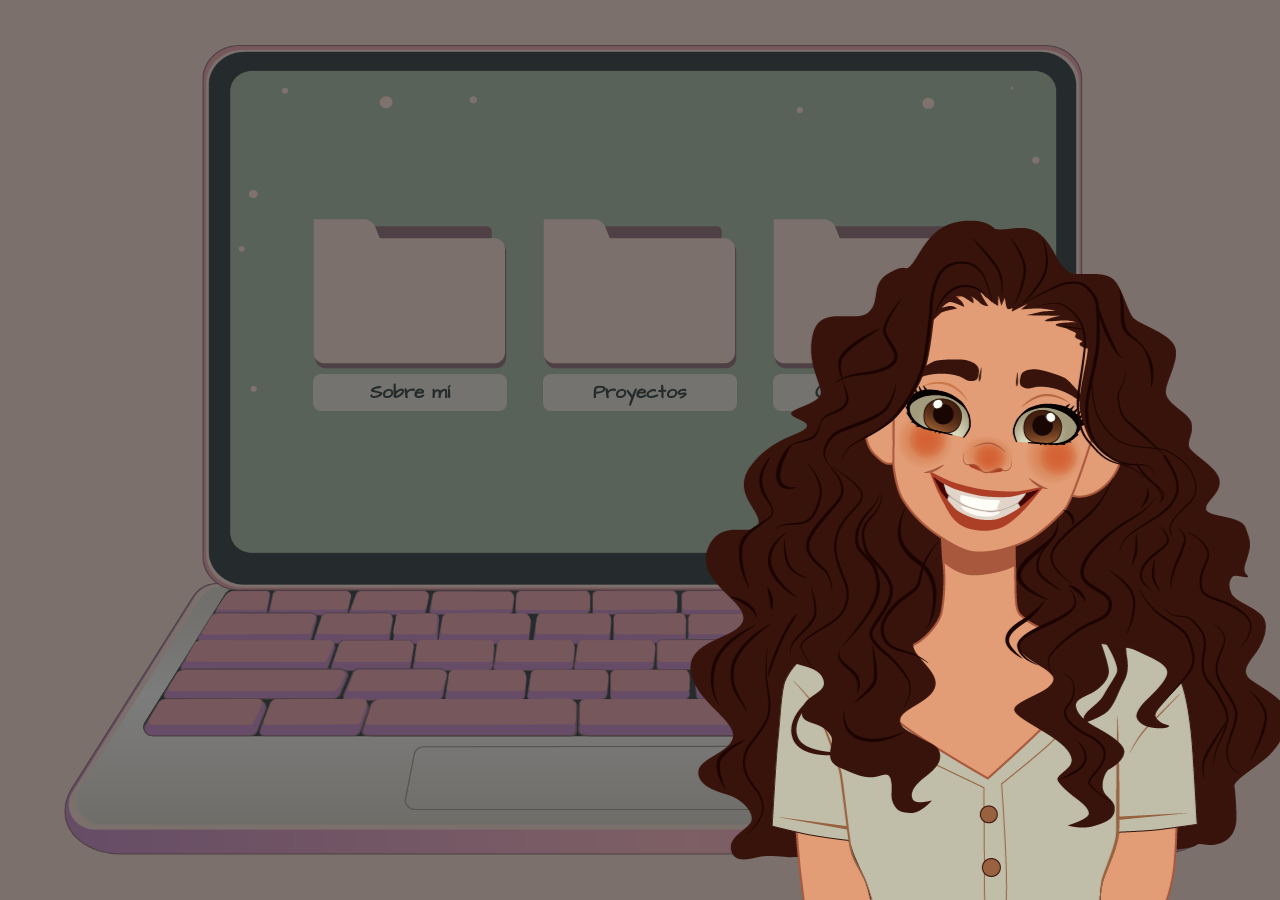
==== index.html @ 17640a2f "eliminar carpeta intermedia" ====
<!DOCTYPE html>
<html lang="en">

<head>
    <meta charset="UTF-8">
    <meta name="viewport" content="width=device-width, initial-scale=1.0">
    <title>Portfolio Mª Victoria Molina</title>
    <!-- <link rel="stylesheet" href="https://cdn.jsdelivr.net/npm/bootstrap@5.3.2/dist/css/bootstrap.min.css"> -->
    <link rel="stylesheet" href="styles.css">
    <!-- Font family -->
    <link rel="preconnect" href="https://fonts.googleapis.com">
    <link rel="preconnect" href="https://fonts.gstatic.com" crossorigin>
    <link href="https://fonts.googleapis.com/css2?family=Architects+Daughter&display=swap" rel="stylesheet">
</head>

<body>
    <header class="visually-hidden">
        <h1>Portfolio de María Victoria Molina Caetano</h1>
    </header>



    <main class="background-image-main background-image-intro">
        <!-- INTRO -->
        <section id="inicio" class="ShowHide">
            <nav>
                <ul>
                    <li>
                        <a href="#sobre-mi" class="link-sobre-mi">
                            <img src="Imagenes/Carpeta.png" alt="folder" class="folder-image">
                            <h2 class="background-h2">Sobre mí</h2>
                        </a>
                    </li>
                    <li>
                        <a href="#proyectos" class="link-proyectos">
                            <img src="Imagenes/Carpeta.png" alt="folder" class="folder-image">
                            <h2 class="background-h2">Proyectos</h2>
                        </a>
                    </li>
                    <li>
                        <a href="#contacto" class="link-contacto">
                            <img src="Imagenes/Carpeta.png" alt="folder" class="folder-image">
                            <h2 class="background-h2">Contáctame!</h2>
                        </a>
                    </li>
                </ul>
            </nav>
            <div id="intro" class="animation-parent">
                <!-- Este el el cuadrado negro del fondo -->
                <div id="dimmer" class="square-black"></div>
                <!-- Imagen dibujo mujer pelo rizado -->
                <img id="avatar" src="Imagenes/MujerPeloRizado.png" alt="mujer pelo rizado" class="img-womanCurlyHair">
                <div id="speechBubble" class="speech-bubble animation-parent">
                    <!-- Bocadillo de la presentacion -->
                    <p class="txt-presentation">Hola, mi nombre es <span class="txt-myName">Victoria</span>.<br>
                        Soy Desarrolladora full-stack y Desarrolladora Unity.<br>
                        ¡Echa un vistazo a mi portfolio! :)
                    </p>
                </div>
            </div>
        </section>

        <!-- SOBRE MI -->
        <section id="sobre-mi" class="sections ShowHide d-none">
            <div class="menu-section aLink color-border-menu-sobreMi">
                <h2 class="tittle-main-section color-bg-aboutMe color-txt-sobreMi">Sobre mí</h2>
                <a href="#proyectos" class="link-proyectos">
                    <h3 class="tittle-secondary-section">Proyectos</h3>
                </a>
                <a href="#contacto" class="link-contacto">
                    <h3 class="tittle-secondary-section">Contacto</h3>
                </a>
            </div>
            <div id="scrollableDivSobreMi" class="main-section color-bg-aboutMe overflow-scroll divSobreMi">
                <img src="Imagenes/IMG_Victoria.jpg" alt="Foto Victoria Molina Caetano" class="img-foto">
                <div class="infoSobreMi">
                    <p class="txt-section">¡Hola! Soy Victoria, bióloga de formación y programadora por pasión. Disfruto
                        leyendo y me gusta que las cosas marchen sobre ruedas.</p>
                    <p class="txt-section">Trabajo con JavaScript, Java y C#, y me encanta desarrollar proyectos con
                        Unity. Estoy en busca de un trabajo donde pueda sentirme cómoda, mantener un entorno organizado
                        y aplicar mis habilidades de manera efectiva.</p>
                    <p class="txt-section">¡Hablemos y veamos cómo puedo contribuir a tu equipo!</p>
                    <!-- <p class="txt-section">Soy activa y curiosa, siempre buscando aprender y mejorar. Licenciada en Biología, disfruto investigando y leyendo sobre este campo, pero mi verdadera pasión es la programación. Me encanta crear juegos y aplicaciones que ayuden a las personas, ya sea para relajarse o para facilitar su trabajo.</p> -->
                    <div class="btns-dowload">
                        <a href="Archivos/CV_MªVictoriaMolinaCaetano_Compacto.pdf" download class="download-button">CV
                            Compacto</a>
                        <a href="Archivos/CV_MªVictoriaMolinaCaetano_Extendido.pdf" download class="download-button">CV
                            Extendido</a>
                    </div>
                </div>
            </div>
            <div id="arrow-sobreMi">
                <img class="arrow-down" src="Imagenes\ArrowSobreMi.png" alt="">
            </div>
        </section>

        <!-- PROYECTOS -->
        <section id="proyectos" class="sections ShowHide d-none">
            <div class="menu-section aLink color-border-menu-proyectos">
                <a href="#sobre-mi" class="link-sobre-mi">
                    <h3 class="tittle-secondary-section">Sobre mí</h3>
                </a>
                <h2 class="tittle-main-section color-bg-proyectos color-txt-proyectos">Proyectos</h2>
                <a href="#contacto" class="link-contacto">
                    <h3 class="tittle-secondary-section">Contacto</h3>
                </a>
            </div>
            <div id="scrollableDivProyectos"
                class="main-section color-bg-proyectos proyectos color-txt-proyectos overflow-scroll">
                <div class="proyecto">
                    <h4 class="txt-name-proyect text-center ">Walking</h4>
                    <div class="continidoProyecto">
                        <div class="w-100">
                            <div class="aspect-ratio-16-9">
                                <iframe src="https://www.youtube.com/embed/v3a9WunvS8A" frameborder="0" class="full-size"></iframe>
                            </div>
                        </div>
                        <div class="txt-body-proyect w-100">

                            <p> <span class="worldResalt">Walking</span> es uno de los primeros juegos realistas que
                                desarrollé. Programado en Unity en lenguaje C# para PC. Es un juego de terror preparado
                                para sorprenderte y mantenerte en tensión gracias a su aleatoriedad que hará de
                                "Walking" un juego diferente cada vez que resucites.</p>
                            <p>Realizado con Unity, incluye sistemas pathfinding, diseño y estructuración de niveles en
                                entornos realistas, animación, modelado 3D y texturizado y creación de eventos
                                aleatorios.</p>
                        </div>
                    </div>
                </div>
                <div class="proyecto">
                    <h4 class="txt-name-proyect">Marco, Back home</h4>
                    <div class="continidoProyecto">
                        <div class="w-100">
                            <div class="aspect-ratio-16-9">
                                <iframe src="https://www.youtube.com/embed/-YWsfeZosMc" frameborder="0" class="full-size"></iframe>
                            </div>
                        </div>
                        <div class="txt-body-proyect w-100">
                            <p><span class="worldResalt">Marco</span> es un juego realizado para una jam, en el que
                                tenías que desarrollar la idea, diseñarla y animarla en 2 días. En él tendrás que guiar
                                a Marco, un niño indefenso, para llegar a casa con su madre.</p>
                            <p>Realizado en Unity y programado en C#. Cuenta con una versión en PC y móvil.</p>
                        </div>
                    </div>
                </div>
                <div class="proyecto">
                    <h4 class="txt-name-proyect">Avian Patrol</h4>
                    <div class="continidoProyecto">
                        <div class="w-100">
                            <div class="aspect-ratio-16-9">
                                <iframe src="https://www.youtube.com/embed/MuUgoQKpR9w" frameborder="0" class="full-size"></iframe>
                            </div>
                        </div>
                        <div class="txt-body-proyect w-100">
                            <p><span class="worldResalt">Avian Patrol</span> es uno de los primeros juegos creados para
                                móvil que desarrollé. En él manejas con una paloma que va surcando los cielos de una
                                ciudad. Se puede jugar tanto en PC como en móvil, siendo recomendable este último.</p>
                            <p>Realizado en Unity y programado en C#.</p>
                        </div>
                    </div>
                </div>
            </div>
            <div id="arrow-proyectos">
                <img class="arrow-down" src="Imagenes\ArroProyectos.png" alt="">
            </div>
        </section>

        <!-- CONTACTO -->
        <section id="contacto" class="sections ShowHide d-none">
            <div class="menu-section aLink color-border-menu-contacto">
                <a href="#sobre-mi" class="link-sobre-mi">
                    <h3 class="tittle-secondary-section">Sobre mí</h3>
                </a>
                <a href="#proyectos" class="link-proyectos">
                    <h3 class="tittle-secondary-section">Proyectos</h3>
                </a>
                <h2 class="tittle-main-section color-bg-contacto color-txt-contacto">Contacto</h2>
            </div>
            <div class="main-section color-bg-contacto ">
                <div class="section-contacto">
                    <img src="Imagenes/MujerPeloRizado.png" alt="Mujer de pelo rizado" class="img-contacto">
                    <div class="contactos">
                        <div class="contacto">
                            <img src="Imagenes/IconEmail.png" alt="icono correo electronico">
                            <p class="txt-contacto">victoria.molina89@gmail.com</p>
                            <input type="button" id="btnCorreo" class="btn-copy">
                        </div>
                        <a href="https://misska.itch.io/" class="contacto-link">
                            <img src="Imagenes/IconItchIO.png" alt="icono ItchIO">
                            <p class="txt-section">ItchIO</p>
                        </a>
                        <a href="https://www.linkedin.com/in/victoria-molina-caetano-72b45b160/" class="contacto-link">
                            <img src="Imagenes/IconLinkedin.png" alt="icono Linkedin">
                            <p class="txt-section">Linkedin</p>
                        </a>
                    </div>
                </div>
            </div>
            <div id="notificacion">Texto copiado al portapapeles</div>
        </section>
    </main>

    <footer class="d-none">
        <p>&copy; 2024 Mi Nombre. Todos los derechos reservados.</p>
    </footer>


    <!-- <script src="https://cdn.jsdelivr.net/npm/bootstrap@5.3.2/dist/js/bootstrap.min.js" integrity="sha384-BBtl+eGJRgqQAUMxJ7pMwbEyER4l1g+O15P+16Ep7Q9Q+zqX6gSbd85u4mG4QzX+" crossorigin="anonymous"></script> -->
    <script src="https://code.jquery.com/jquery-3.7.1.min.js"
        integrity="sha256-/JqT3SQfawRcv/BIHPThkBvs0OEvtFFmqPF/lYI/Cxo=" crossorigin="anonymous"></script>
    <script src="https://cdn.jsdelivr.net/npm/gsap@3.12.5/dist/gsap.min.js"></script>
    <script src="script.js"></script>
</body>

</html>
---- styles.css ----
:root {
    --crema: #f7e1d7;
    --rosa: #edafb8;
    --marron: #9d8189;
    --verdeClaro: #b0c4b1;
    --verdeOscuro: #4a5759;
    --tipografia: "Architects Daughter", cursive;
}

* {
    margin: 0;
    padding: 0;
    box-sizing: border-box;
    -webkit-user-select: none;
    -moz-user-select: none;
    -ms-user-select: none;
    user-select: none;
}

body {
    background-color: var(--crema);
    font-family: var(--tipografia);
}

.visually-hidden,
.visually-hidden-focusable:not(:focus):not(:focus-within) {
    position: absolute !important;
    width: 1px !important;
    height: 1px !important;
    padding: 0 !important;
    margin: -1px !important;
    overflow: hidden !important;
    clip: rect(0, 0, 0, 0) !important;
    white-space: nowrap !important;
    border: 0 !important;
}

.background-image-main {
    position: absolute;
    top: 0;
    left: 0;
    width: 100%;
    height: 100%;
    background-size: 90% 90%;
    /* Ajusta la imagen para que cubra todo el fondo */
    background-position: center;
    /* Centra la imagen de fondo */
    background-repeat: no-repeat;
    /* Evita que la imagen se repita */
    z-index: -1;
    /* Asegura que el fondo esté detrás del contenido */
}

.background-image-intro {
    background-image: url('Imagenes\\Tablet.png');
    /* Ruta a tu imagen de fondo */
}

.background-image-sections {
    background-image: url('Imagenes\\MovilSecciones.png');
    /* Ruta a tu imagen de fondo */
}

.aLink>a:link {
    text-decoration: none;
}

.overflow-scroll {
    overflow: auto;
}

/* NAV */
nav {
    position: fixed;
    top: 10%;
    left: 10%;
    width: 80%;
    height: 80%;
}

nav>ul {
    position: relative;
    margin: 0;
    padding: 0;
    top: 10%;
    left: 5%;
    width: 90%;
    height: 80%;
    /* Uso del flex-box */
    display: flex;
    flex-direction: column;
    justify-content: space-around;
    align-items: center;
}

nav>ul>li {
    position: relative;
    top: 0;
    left: 0;
    width: 100%;
    height: 30%;
    list-style-type: none;
    /* Uso del flex-box */
    display: flex;
    justify-content: space-around;
    align-items: center;
}

nav>ul>li>a {
    /* Uso del flex-box */
    display: flex;
    flex-direction: column;
    justify-content: space-around;
    align-items: center;
}

nav>ul>li>a:link {
    color: var(--verdeOscuro);
    text-decoration: none;
}

.folder-image {
    max-width: 60%;
    height: auto;
}

nav>ul>li>a>h2 {
    width: 60%;
    padding: 5px;
    margin-top: 5px;
    /* font-family: "Architects Daughter", cursive; */
    font-family: var(--tipografia);
    font-size: 0.8rem;
    text-align: center;
    background-color: #eae7df;
    border-radius: 8px;
}


/* INTRO */
.square-black {
    position: fixed;
    width: 100%;
    height: 100%;
    background-color: black;
    opacity: 0.5;
}

.img-womanCurlyHair {
    position: fixed;
    max-width: 90%;
    height: auto;
    bottom: -1%;
    right: -10%;
}

.txt-presentation {
    /* font-family: "Architects Daughter", cursive; */
    font-family: var(--tipografia);
    font-size: 1rem;
    text-align: center;
    padding-bottom: 20px;
}

.speech-bubble {
    position: fixed;
    width: 90%;
    height: 20%;
    top: 20%;
    left: 5%;
    background-image: url('Imagenes\\Bocadillo.png');
    /* Ruta a tu imagen de fondo */
    background-size: 100% 100%;
    /* Ajusta la imagen para que cubra todo el fondo */
    background-position: center;
    /* Centra la imagen de fondo */
    background-repeat: no-repeat;
    /* Evita que la imagen se repita */

}

.txt-myName {
    font-size: 1.5rem;
    color: #00a99d;
}

.animation-parent>* {
    opacity: 0;
}

.d-none {
    display: none;
}

.aspect-ratio-16-9 {
    position: relative;
    width: 100%;
    height: 0;
    padding-top: calc(9 / 16 * 100%); /* 16:9 aspect ratio using calc */
}

.position-relative{
    position: relative;
}

.text-center {
    text-align: center;
}
.w-100 {
    width: 100%;
}

.full-size {
    position: absolute;
    left: 0;
    top: 0;
    width: 100%;
    height: 100%;
}

/* SECCIONES */
.sections {
    position: fixed;
    top: 10%;
    left: 11%;
    width: 78.5%;
    height: 79.5%;
}

.menu-section {
    width: 100%;
    height: 6%;
    /* Uso del flex-box */
    display: flex;
    flex-direction: row;
    justify-content: space-between;
    align-items: flex-end;
}

.tittle-main-section {
    width: 45%;
    height: 100%;
    padding-top: 5px;
    /* font-family: "Architects Daughter", cursive; */
    font-family: var(--tipografia);
    font-size: 1.2rem;
    text-align: center;
    border-radius: 8px 8px 0 0;
}

.menu-section>a {
    width: 25%;
    border-radius: 8px 8px 0 0;
    border-style: solid;
    border-width: 2px;
}

.tittle-secondary-section {
    width: 100%;
    /* font-family: "Architects Daughter", cursive; */
    font-family: var(--tipografia);
    font-size: 0.8rem;
    text-align: center;
    padding: 5px;
}

.main-section {
    width: 100%;
    height: 98%;
    margin-top: -10px;
    padding-top: 20px;
    border-radius: 0 0 8px 8px;
}

.txt-section {
    /* font-family: "Architects Daughter", cursive; */
    font-family: var(--tipografia);
    font-size: 0.9rem;
    padding: 20px 20px 0 20px;
}

.arrow-down {
    max-width: 10%;
    position: fixed;
    bottom: 10%;
    left: 45%;
    z-index: 1000;
}

/* Sobre mi */
.color-bg-aboutMe {
    background-color: #9d8189;
}

.img-foto {
    position: relative;
    top: 0;
    left: 0;
    max-width: 40%;
    height: auto;
    border-color: #edafb8;
    border-width: 10px;
    border-style: solid;
}

.color-txt-sobreMi {
    color: #edafb8;
}

.color-border-menu-sobreMi>a {
    border-color: #9d8189;
}

.color-border-menu-sobreMi>a>h3 {
    color: #9d8189;
}

.btns-dowload {
    /* Uso del flex-box */
    display: flex;
    flex-direction: row;
    justify-content: space-around;
    align-items: center;
}

.download-button {
    padding: 10px 20px;
    margin: 20px;
    font-size: 0.8rem;
    cursor: pointer;
    background-color: var(--rosa);
    color: var(--verdeOscuro);
    font-weight: 400;
    border: none;
    border-radius: 5px;
    text-decoration: none;
}



/* Proyectos */
.color-bg-proyectos {
    background-color: #4a5759;
}

.color-txt-proyectos {
    color: #b0c4b1;
}

.color-border-menu-proyectos>a {
    border-color: #4a5759;
}

.color-border-menu-proyectos>a>h3 {
    color: #4a5759;
}

.proyectos {
    /* Uso del flex-box */
    display: flex;
    flex-direction: column;
    align-items: center;
}

.proyecto {
    width: 95%;
    margin-bottom: 2px;
    border-color: #b0c4b1;
    border-width: 2px;
    border-style: solid;
}

.txt-name-proyect {
    /* font-family: "Architects Daughter", cursive; */
    font-size: 1rem;
    padding: 8px;
}

.continidoProyecto {
    /* Uso del flex-box */
    display: flex;
    flex-direction: column;
    justify-content: space-around;
    align-items: center;
}

.continidoProyecto>iframe {
    max-width: 100%;
}

.txt-body-proyect {
    width: 80%;
    /* font-family: "Architects Daughter", cursive; */
    font-size: 0.8rem;
    padding: 10px;
    text-align: center;
}

.worldResalt {
    font-size: 1rem;
    font-weight: bold;
}

.txt-body-proyect>p {
    padding-top: 5%;
    padding-bottom: 5%;
}

/* Contacto */
.color-bg-contacto {
    background-color: #edafb8;
}

.color-txt-contacto {
    color: #9d8189;
}

.color-border-menu-contacto>a {
    border-color: #edafb8;
}

.color-border-menu-contacto>a>h3 {
    color: #9d8189;
}

.section-contacto {
    width: 100%;
    height: 80%;
    /* Uso del flex-box */
    display: flex;
    flex-direction: column;
    justify-content: space-around;
    align-items: center;
}

.img-contacto {
    max-width: 60%;
}

.contactos {
    width: 100%;
    /* Uso del flex-box */
    display: flex;
    flex-direction: column;
    justify-content: center;
    align-items: center;
}

.contacto {
    width: 90%;
    /* Uso del flex-box */
    display: flex;
    flex-direction: row;
    justify-content: space-between;
    align-items: center;
}

.contacto>img {
    max-width: 10%;
    min-width: 5%;
}

.btn-copy {
    width: 10%;
    height: auto;
    background-color: #c69ea8;
    background-image: url('Imagenes\\IconCopy.png');
    /* Ruta a tu imagen de fondo */
    background-size: 80% 80%;
    /* Ajusta la imagen para que cubra todo el fondo */
    background-position: center;
    /* Centra la imagen de fondo */
    background-repeat: no-repeat;
    /* Evita que la imagen se repita */
    border-radius: 8px;
    border-color: #c69ea8;
}

.contacto-link {
    width: 90%;
    /* Uso del flex-box */
    display: flex;
    flex-direction: row;
    justify-content: flex-start;
    align-items: center;
}

.contacto-link>img {
    max-width: 15%;
    padding: 2px;
}

.contacto-link>p {
    padding: 10px;
}

.txt-contacto {
    /* font-family: "Architects Daughter", cursive; */
    font-size: 0.9rem;
    padding: 15px 0 0 5px;
}

#notificacion {
    display: none;
    background-color: var(--marron);
    color: var(--rosa);
    padding: 15px;
    position: fixed;
    bottom: 10px;
    left: 20%;
    z-index: 1000;
    border-radius: 8px;
}

/* PARA PC */

@media only screen and (min-width: 601px) {

    /* INTRO */
    .img-womanCurlyHair {
        right: 0;
    }

    .speech-bubble {
        height: 25%;
        top: 10%;
    }

    .txt-presentation {
        font-size: 2rem;
    }

    .txt-myName {
        font-size: 3rem;
    }

    /* INICIO */
    .background-image-intro {
        background-image: url('Imagenes\\Pc.png');
        /* Ruta a tu imagen de fondo */
    }

    .background-image-sections {
        background-image: url('Imagenes\\PcSecciones.png');
        /* Ruta a tu imagen de fondo */
        background-size: 130% 130%;
        /* Ajusta la imagen para que cubra todo el fondo */
        background-position: 50% -25%;
        /* Centra la imagen de fondo */
    }

    nav {
        width: 60%;
        height: 50%;
        left: 20%;
    }

    nav>ul {
        /* Uso del flex-box */
        display: flex;
        flex-direction: row;
        justify-content: space-around;
        align-items: center;
    }

    nav>ul>li>a>h2 {
        width: 100%;
        font-size: 1.2rem;
    }

    .folder-image {
        max-width: 100%;
        height: auto;
    }

    /* SECCIONES */
    .sections {
        top: 14.5%;
        left: 5%;
        width: 90%;
        height: 72%;
    }

    .menu-section {
        width: 100%;
        height: 9%;
        /* Uso del flex-box */
        display: flex;
        flex-direction: row;
        justify-content: center;
        align-items: center;
    }

    .tittle-main-section {
        width: 25%;
        font-size: 1.5rem;
        border-radius: 40px 40px 0 0;
        margin-left: 2%;
        margin-right: 2%;
    }

    .menu-section>a {
        width: 25%;
        height: 100%;
        padding-top: 5px;
        border-radius: 40px 40px 0 0;
        border-style: solid;
        border-width: 2px;
        margin-left: 2%;
        margin-right: 2%;
    }

    .tittle-secondary-section {
        font-size: 1.5rem;
        padding: 5px;
    }

    .main-section {
        width: 98%;
        height: 96%;
        margin-left: 1%;
    }

    /* SOBRE MI */

    .divSobreMi {
        /* Uso del flex-box */
        display: flex;
        flex-direction: row;
        justify-content: space-around;
        align-items: center;
    }

    .img-foto {
        position: relative;
        top: 0;
        left: 5%;
        max-width: 40%;
        max-height: 500px;
        height: auto;
        border-color: #edafb8;
        border-width: 10px;
        border-style: solid;
    }

    .infoSobreMi {
        position: relative;
        max-width: 40%;
    }

    .txt-section {
        font-size: 1.5rem;
    }

    .download-button {
        font-size: 1.2rem;
    }

    /* PROYECTOS */

    .proyecto {
        height: 100%;
    }

    .txt-name-proyect {
        font-size: 1.5rem;
        padding-left: 50px;
    }

    .continidoProyecto {
        /* Uso del flex-box */
        display: flex;
        flex-direction: row;
        justify-content: space-around;
        align-items: center;
    }

    .continidoProyecto>iframe {
        max-width: 40%;
    }

    .arrow-down {
        max-width: 5%;
    }

    .txt-body-proyect {
        font-size: 1.2rem;
        width: 60%;
    }

    /* CONTACTO */
    .section-contacto {
        width: 100%;
        height: 100%;
        /* Uso del flex-box */
        display: flex;
        flex-direction: row;
        justify-content: space-around;
        align-items: center;
    }

    .img-contacto {
        max-width: 40%;
        max-height: 500px;
        margin-left: 10%;
    }

    .contacto {
        width: 80%;
        margin: 20px;
        /* Uso del flex-box */
        display: flex;
        flex-direction: row;
        justify-content: flex-start;
        align-items: center;
    }

    .contacto-link {
        width: 80%;
        margin: 20px;
    }

    .txt-contacto {
        font-size: 1.5rem;
        margin-left: 20px;
        margin-right: 20px;
    }

    .btn-copy {
        width: 40px;
        height: 40px;
    }

    #notificacion {
        position: fixed;
        bottom: 15%;
        right: 20%;
        text-align: center;
        font-size: 1.5rem;
    }
}
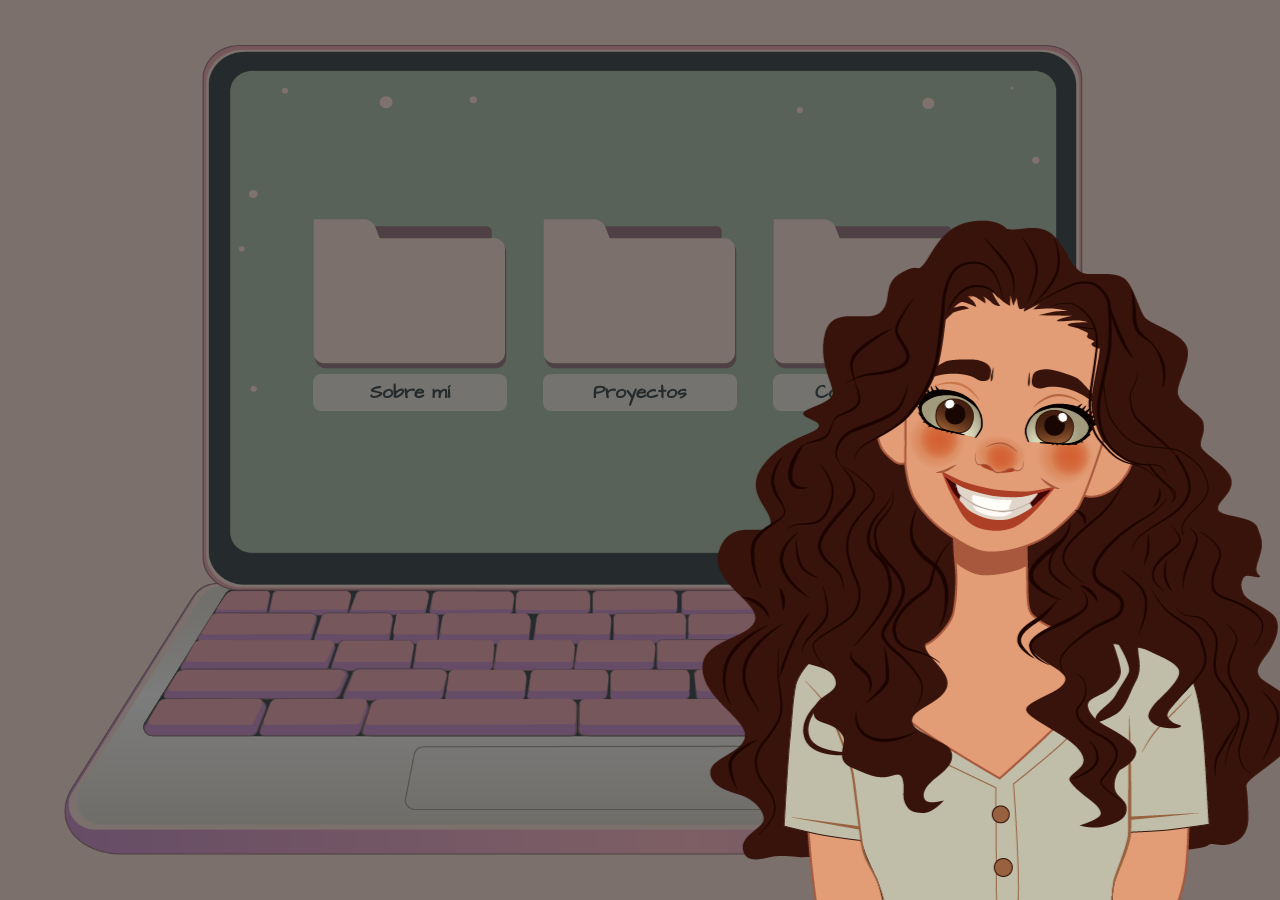
==== commit 281f1803: "cambios a target, borde foto movil, fonto centrada movil" ====
--- a/index.html
+++ b/index.html
@@ -72,7 +72,7 @@
                 </a>
             </div>
             <div id="scrollableDivSobreMi" class="main-section color-bg-aboutMe overflow-scroll divSobreMi">
-                <img src="Imagenes/IMG_Victoria.jpg" alt="Foto Victoria Molina Caetano" class="img-foto">
+                <img src="Imagenes/IMG_Victoria.jpg" alt="Foto Victoria Molina Caetano" class="img-foto" id="imgFotoSobreMi">
                 <div class="infoSobreMi">
                     <p class="txt-section">¡Hola! Soy Victoria, bióloga de formación y programadora por pasión. Disfruto
                         leyendo y me gusta que las cosas marchen sobre ruedas.</p>
@@ -185,11 +185,11 @@
                             <p class="txt-contacto">victoria.molina89@gmail.com</p>
                             <input type="button" id="btnCorreo" class="btn-copy">
                         </div>
-                        <a href="https://misska.itch.io/" class="contacto-link">
+                        <a href="https://misska.itch.io/" class="contacto-link" target="_blank">
                             <img src="Imagenes/IconItchIO.png" alt="icono ItchIO">
                             <p class="txt-section">ItchIO</p>
                         </a>
-                        <a href="https://www.linkedin.com/in/victoria-molina-caetano-72b45b160/" class="contacto-link">
+                        <a href="https://www.linkedin.com/in/victoria-molina-caetano-72b45b160/" class="contacto-link" target="_blank">
                             <img src="Imagenes/IconLinkedin.png" alt="icono Linkedin">
                             <p class="txt-section">Linkedin</p>
                         </a>
--- a/styles.css
+++ b/styles.css
@@ -292,16 +292,22 @@
     background-color: #9d8189;
 }
 
+.divSobreMi {
+    /* Uso del flex-box */
+    display: flex;
+    flex-direction: column;
+    justify-content: space-around;
+    align-items: center;
+}
+
 .img-foto {
-    position: relative;
-    top: 0;
-    left: 0;
     max-width: 40%;
     height: auto;
     border-color: #edafb8;
-    border-width: 10px;
+    border-width: 3px;
     border-style: solid;
 }
+
 
 .color-txt-sobreMi {
     color: #edafb8;
@@ -541,7 +547,7 @@
     }
 
     .background-image-sections {
-        background-image: url('Imagenes\\PcSecciones.png');
+        background-image: url('Imagenes\\PCSecciones.png');
         /* Ruta a tu imagen de fondo */
         background-size: 130% 130%;
         /* Ajusta la imagen para que cubra todo el fondo */
@@ -632,9 +638,6 @@
     }
 
     .img-foto {
-        position: relative;
-        top: 0;
-        left: 5%;
         max-width: 40%;
         max-height: 500px;
         height: auto;
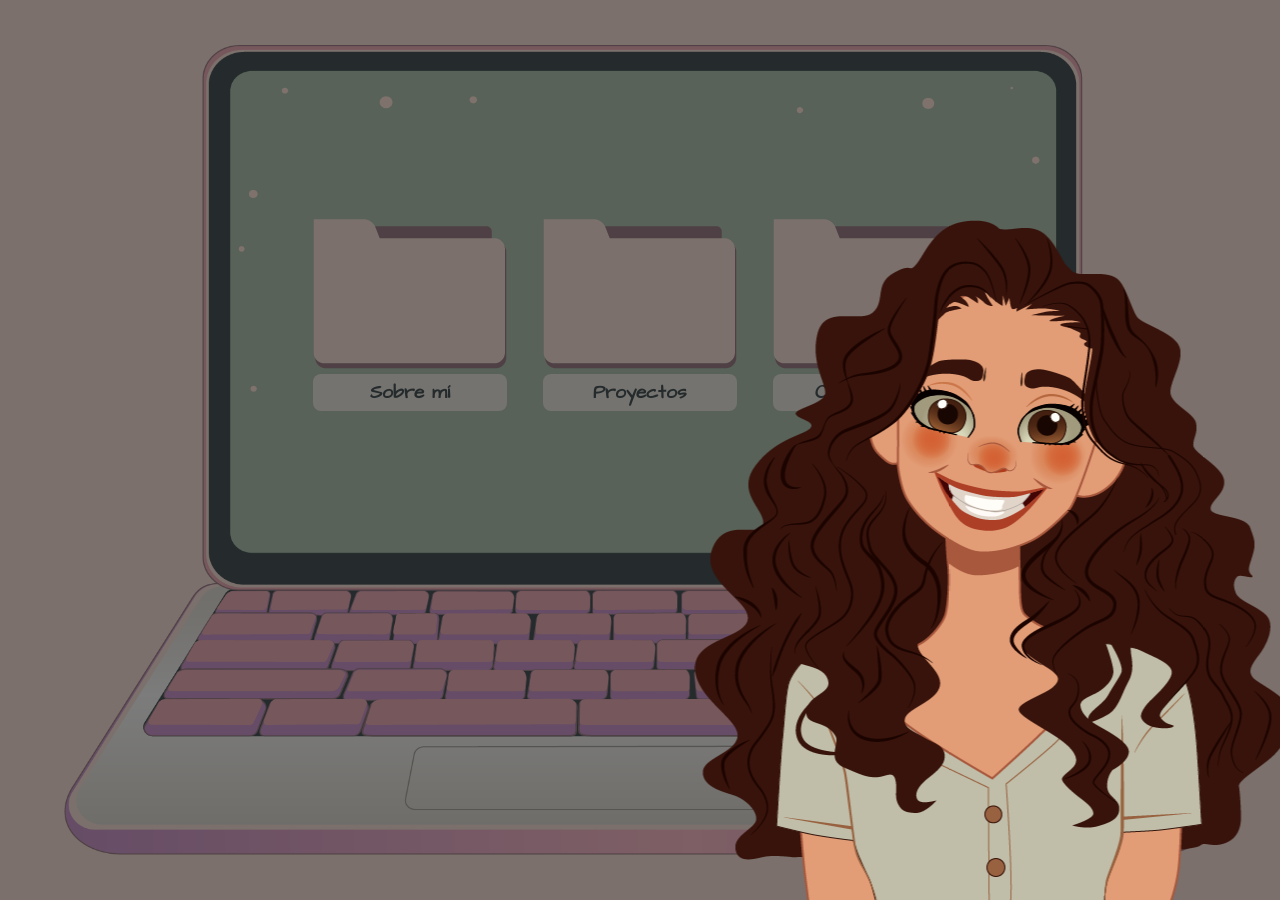
==== commit 81f7cba7: "modificaciones portfolio" ====
--- a/index.html
+++ b/index.html
@@ -50,12 +50,15 @@
                 <div id="dimmer" class="square-black"></div>
                 <!-- Imagen dibujo mujer pelo rizado -->
                 <img id="avatar" src="Imagenes/MujerPeloRizado.png" alt="mujer pelo rizado" class="img-womanCurlyHair">
-                <div id="speechBubble" class="speech-bubble animation-parent">
+                <div id="speechBubble" class="speech-bubble">
                     <!-- Bocadillo de la presentacion -->
-                    <p class="txt-presentation">Hola, mi nombre es <span class="txt-myName">Victoria</span>.<br>
-                        Soy Desarrolladora full-stack y Desarrolladora Unity.<br>
-                        ¡Echa un vistazo a mi portfolio! :)
-                    </p>
+                    <div class="aux-speech-bubble  animation-parent">
+                        <p class="txt-presentation">Hola, mi nombre es <span class="txt-myName">Victoria</span>.<br>
+                            Soy Desarrolladora full-stack y Desarrolladora Unity.<br>
+                            ¡Echa un vistazo a mi portfolio! :)
+                        </p>
+                    </div>
+
                 </div>
             </div>
         </section>
@@ -105,10 +108,8 @@
                     <h3 class="tittle-secondary-section">Contacto</h3>
                 </a>
             </div>
-            <div id="scrollableDivProyectos"
-                class="main-section color-bg-proyectos proyectos color-txt-proyectos overflow-scroll">
-                <div class="proyecto">
-                    <h4 class="txt-name-proyect text-center ">Walking</h4>
+            <div id="scrollableDivProyectos" class="main-section color-bg-proyectos proyectos color-txt-proyectos overflow-scroll">
+                <div class="proyecto">  
                     <div class="continidoProyecto">
                         <div class="w-100">
                             <div class="aspect-ratio-16-9">
@@ -116,7 +117,7 @@
                             </div>
                         </div>
                         <div class="txt-body-proyect w-100">
-
+                            <h4 class="txt-name-proyect text-center ">Walking</h4>
                             <p> <span class="worldResalt">Walking</span> es uno de los primeros juegos realistas que
                                 desarrollé. Programado en Unity en lenguaje C# para PC. Es un juego de terror preparado
                                 para sorprenderte y mantenerte en tensión gracias a su aleatoriedad que hará de
@@ -128,7 +129,6 @@
                     </div>
                 </div>
                 <div class="proyecto">
-                    <h4 class="txt-name-proyect">Marco, Back home</h4>
                     <div class="continidoProyecto">
                         <div class="w-100">
                             <div class="aspect-ratio-16-9">
@@ -136,6 +136,7 @@
                             </div>
                         </div>
                         <div class="txt-body-proyect w-100">
+                            <h4 class="txt-name-proyect">Marco, Back home</h4>
                             <p><span class="worldResalt">Marco</span> es un juego realizado para una jam, en el que
                                 tenías que desarrollar la idea, diseñarla y animarla en 2 días. En él tendrás que guiar
                                 a Marco, un niño indefenso, para llegar a casa con su madre.</p>
@@ -144,7 +145,7 @@
                     </div>
                 </div>
                 <div class="proyecto">
-                    <h4 class="txt-name-proyect">Avian Patrol</h4>
+                    
                     <div class="continidoProyecto">
                         <div class="w-100">
                             <div class="aspect-ratio-16-9">
@@ -152,6 +153,7 @@
                             </div>
                         </div>
                         <div class="txt-body-proyect w-100">
+                            <h4 class="txt-name-proyect">Avian Patrol</h4>
                             <p><span class="worldResalt">Avian Patrol</span> es uno de los primeros juegos creados para
                                 móvil que desarrollé. En él manejas con una paloma que va surcando los cielos de una
                                 ciudad. Se puede jugar tanto en PC como en móvil, siendo recomendable este último.</p>
@@ -182,7 +184,7 @@
                     <div class="contactos">
                         <div class="contacto">
                             <img src="Imagenes/IconEmail.png" alt="icono correo electronico">
-                            <p class="txt-contacto">victoria.molina89@gmail.com</p>
+                            <a href="mailto:victoria.molina89@gmail.com" class="txt-contacto">victoria.molina89@gmail.com</a>
                             <input type="button" id="btnCorreo" class="btn-copy">
                         </div>
                         <a href="https://misska.itch.io/" class="contacto-link" target="_blank">
--- a/styles.css
+++ b/styles.css
@@ -159,14 +159,23 @@
     font-family: var(--tipografia);
     font-size: 1rem;
     text-align: center;
-    padding-bottom: 20px;
+    padding: 10px;
+}
+
+.aux-speech-bubble {
+    display: flex;
+    justify-content: center;
+    align-items: center;
+    height: 78%;
 }
 
 .speech-bubble {
+   
     position: fixed;
     width: 90%;
     height: 20%;
     top: 20%;
+    min-height: 165px;
     left: 5%;
     background-image: url('Imagenes\\Bocadillo.png');
     /* Ruta a tu imagen de fondo */
@@ -207,6 +216,7 @@
     text-align: center;
 }
 .w-100 {
+    max-width: 640px;
     width: 100%;
 }
 
@@ -301,7 +311,7 @@
 }
 
 .img-foto {
-    max-width: 40%;
+    max-width: 90%;
     height: auto;
     border-color: #edafb8;
     border-width: 3px;
@@ -366,6 +376,7 @@
     display: flex;
     flex-direction: column;
     align-items: center;
+    gap: 10px
 }
 
 .proyecto {
@@ -676,6 +687,7 @@
         flex-direction: row;
         justify-content: space-around;
         align-items: center;
+        padding: 40px;
     }
 
     .continidoProyecto>iframe {
@@ -683,7 +695,8 @@
     }
 
     .arrow-down {
-        max-width: 5%;
+        display: none;
+        /* max-width: 2%; */
     }
 
     .txt-body-proyect {
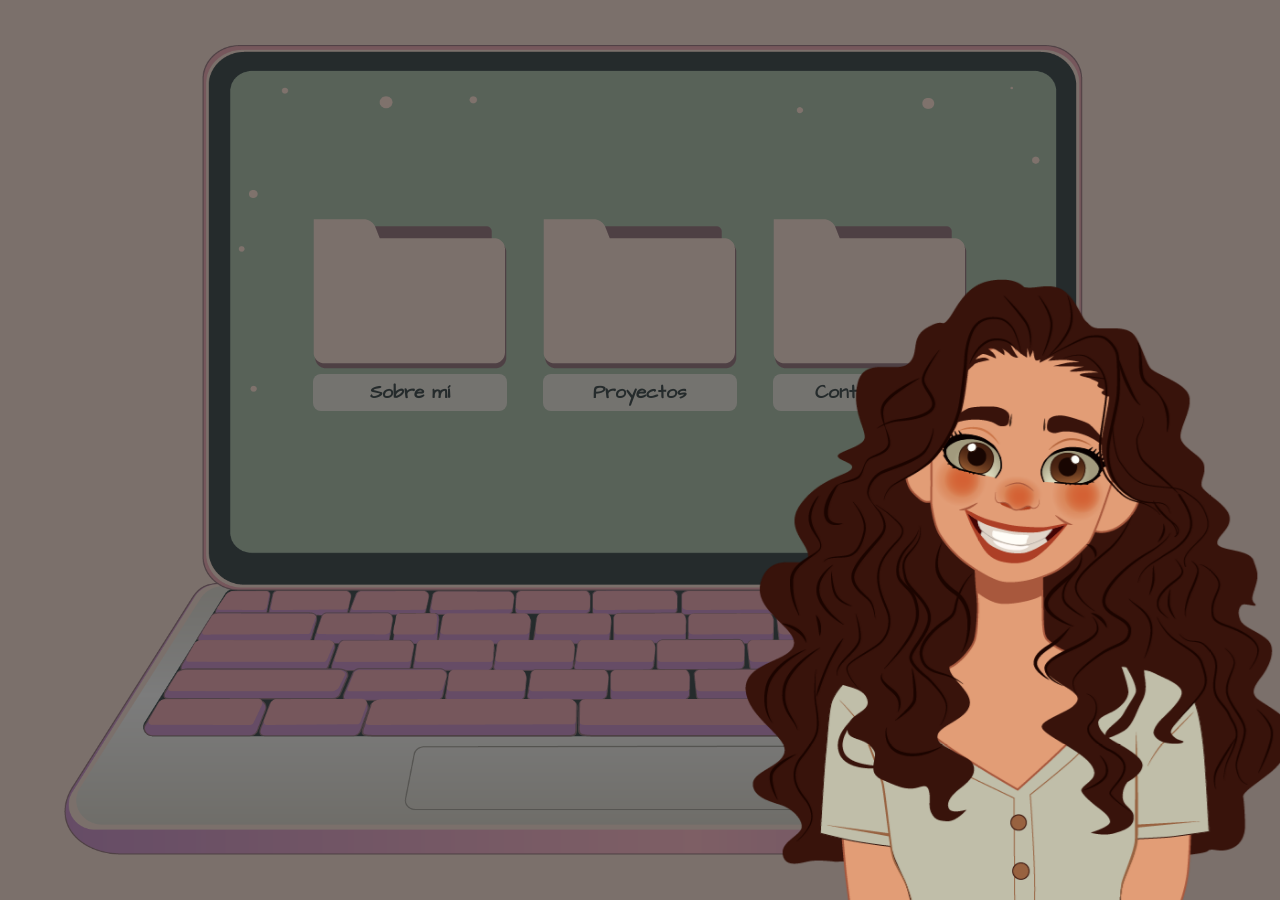
==== commit aee16ed8: "Actualizacion txt sobre mi" ====
--- a/index.html
+++ b/index.html
@@ -77,11 +77,8 @@
             <div id="scrollableDivSobreMi" class="main-section color-bg-aboutMe overflow-scroll divSobreMi">
                 <img src="Imagenes/IMG_Victoria.jpg" alt="Foto Victoria Molina Caetano" class="img-foto" id="imgFotoSobreMi">
                 <div class="infoSobreMi">
-                    <p class="txt-section">¡Hola! Soy Victoria, bióloga de formación y programadora por pasión. Disfruto
-                        leyendo y me gusta que las cosas marchen sobre ruedas.</p>
-                    <p class="txt-section">Trabajo con JavaScript, Java y C#, y me encanta desarrollar proyectos con
-                        Unity. Estoy en busca de un trabajo donde pueda sentirme cómoda, mantener un entorno organizado
-                        y aplicar mis habilidades de manera efectiva.</p>
+                    <p class="txt-section">¡Hola! Soy Victoria, bióloga de formación y programadora por pasión. Disfruto leyendo y descubriendo nuevas perspectivas sobre el mundo.</p>
+                    <p class="txt-section">Trabajo con JavaScript, Java y C#. Estoy en busca de un trabajo en el que pueda utilizar mis habilidades técnicas y colaborar con un equipo dinámico para lograr objetivos comunes.</p>
                     <p class="txt-section">¡Hablemos y veamos cómo puedo contribuir a tu equipo!</p>
                     <!-- <p class="txt-section">Soy activa y curiosa, siempre buscando aprender y mejorar. Licenciada en Biología, disfruto investigando y leyendo sobre este campo, pero mi verdadera pasión es la programación. Me encanta crear juegos y aplicaciones que ayuden a las personas, ya sea para relajarse o para facilitar su trabajo.</p> -->
                     <div class="btns-dowload">
--- a/styles.css
+++ b/styles.css
@@ -535,6 +535,7 @@
 
     /* INTRO */
     .img-womanCurlyHair {
+        max-height: 70%;
         right: 0;
     }
 
@@ -544,7 +545,7 @@
     }
 
     .txt-presentation {
-        font-size: 2rem;
+        font-size: 1.5rem;
     }
 
     .txt-myName {
@@ -628,8 +629,8 @@
     }
 
     .tittle-secondary-section {
-        font-size: 1.5rem;
-        padding: 5px;
+        font-size: 1.2rem;
+        padding: 3px;
     }
 
     .main-section {
@@ -663,7 +664,7 @@
     }
 
     .txt-section {
-        font-size: 1.5rem;
+        font-size: 1.2rem;
     }
 
     .download-button {
@@ -717,7 +718,7 @@
 
     .img-contacto {
         max-width: 40%;
-        max-height: 500px;
+        max-height: 100%;
         margin-left: 10%;
     }
 
@@ -754,4 +755,16 @@
         text-align: center;
         font-size: 1.5rem;
     }
+
+    /* PC grande */
+    @media only screen and (min-width: 1600px) {
+        .tittle-secondary-section {
+            font-size: 1.5rem;
+            padding: 5px;
+        }
+        /* sobre mi */
+        .txt-section {
+            font-size: 1.5rem;
+        }
+    }
 }
